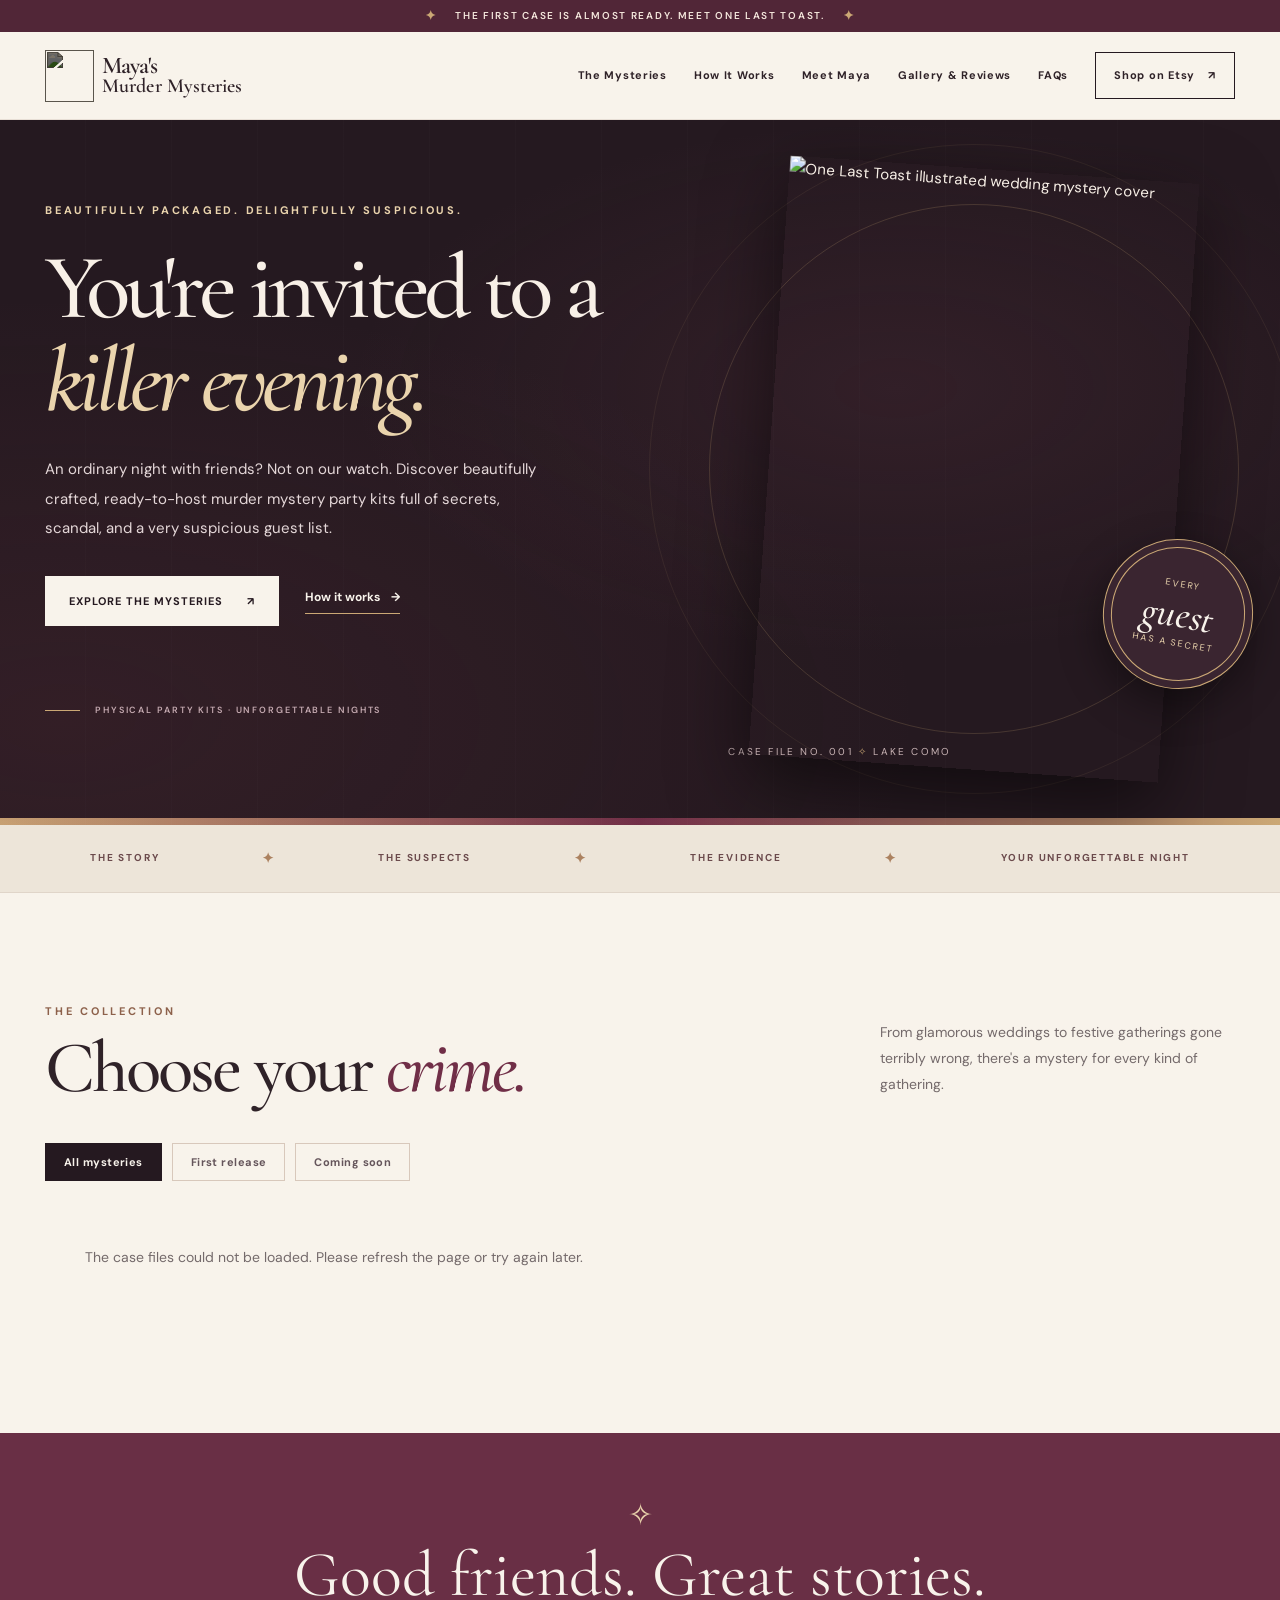
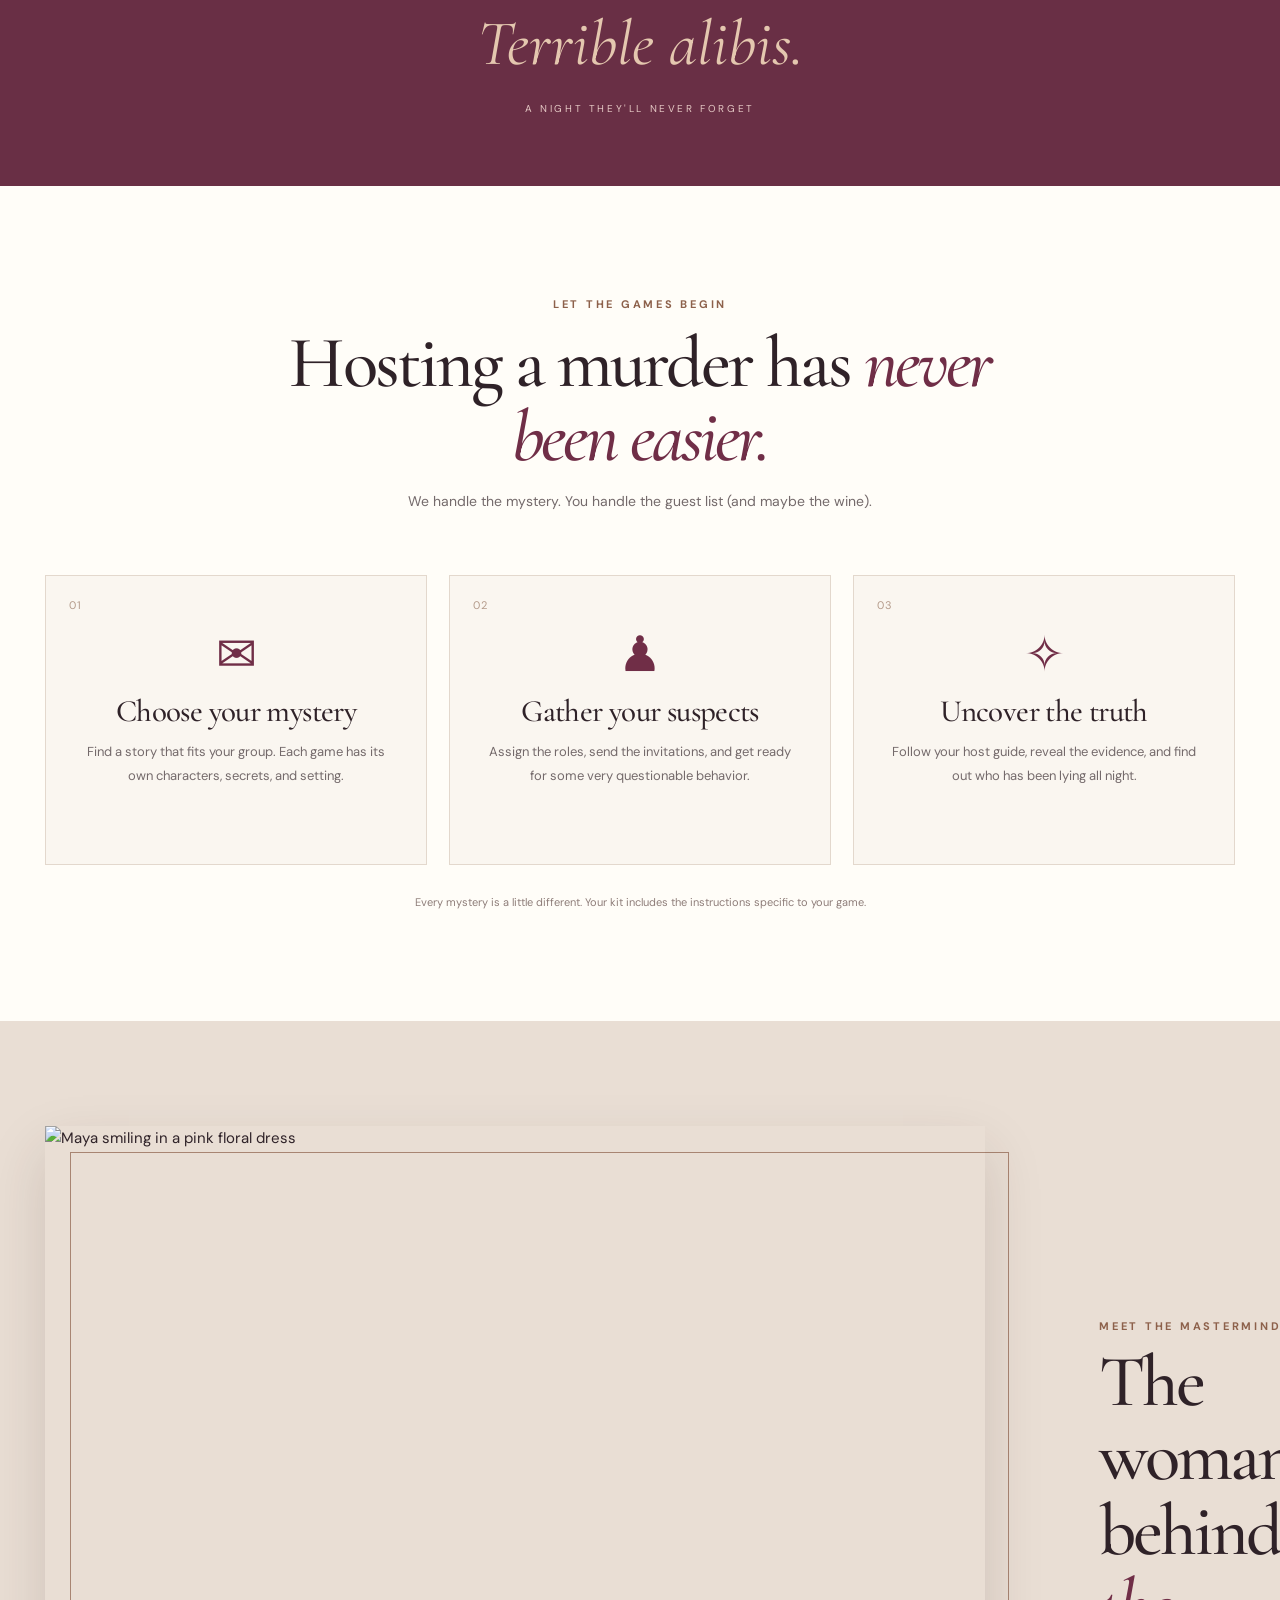
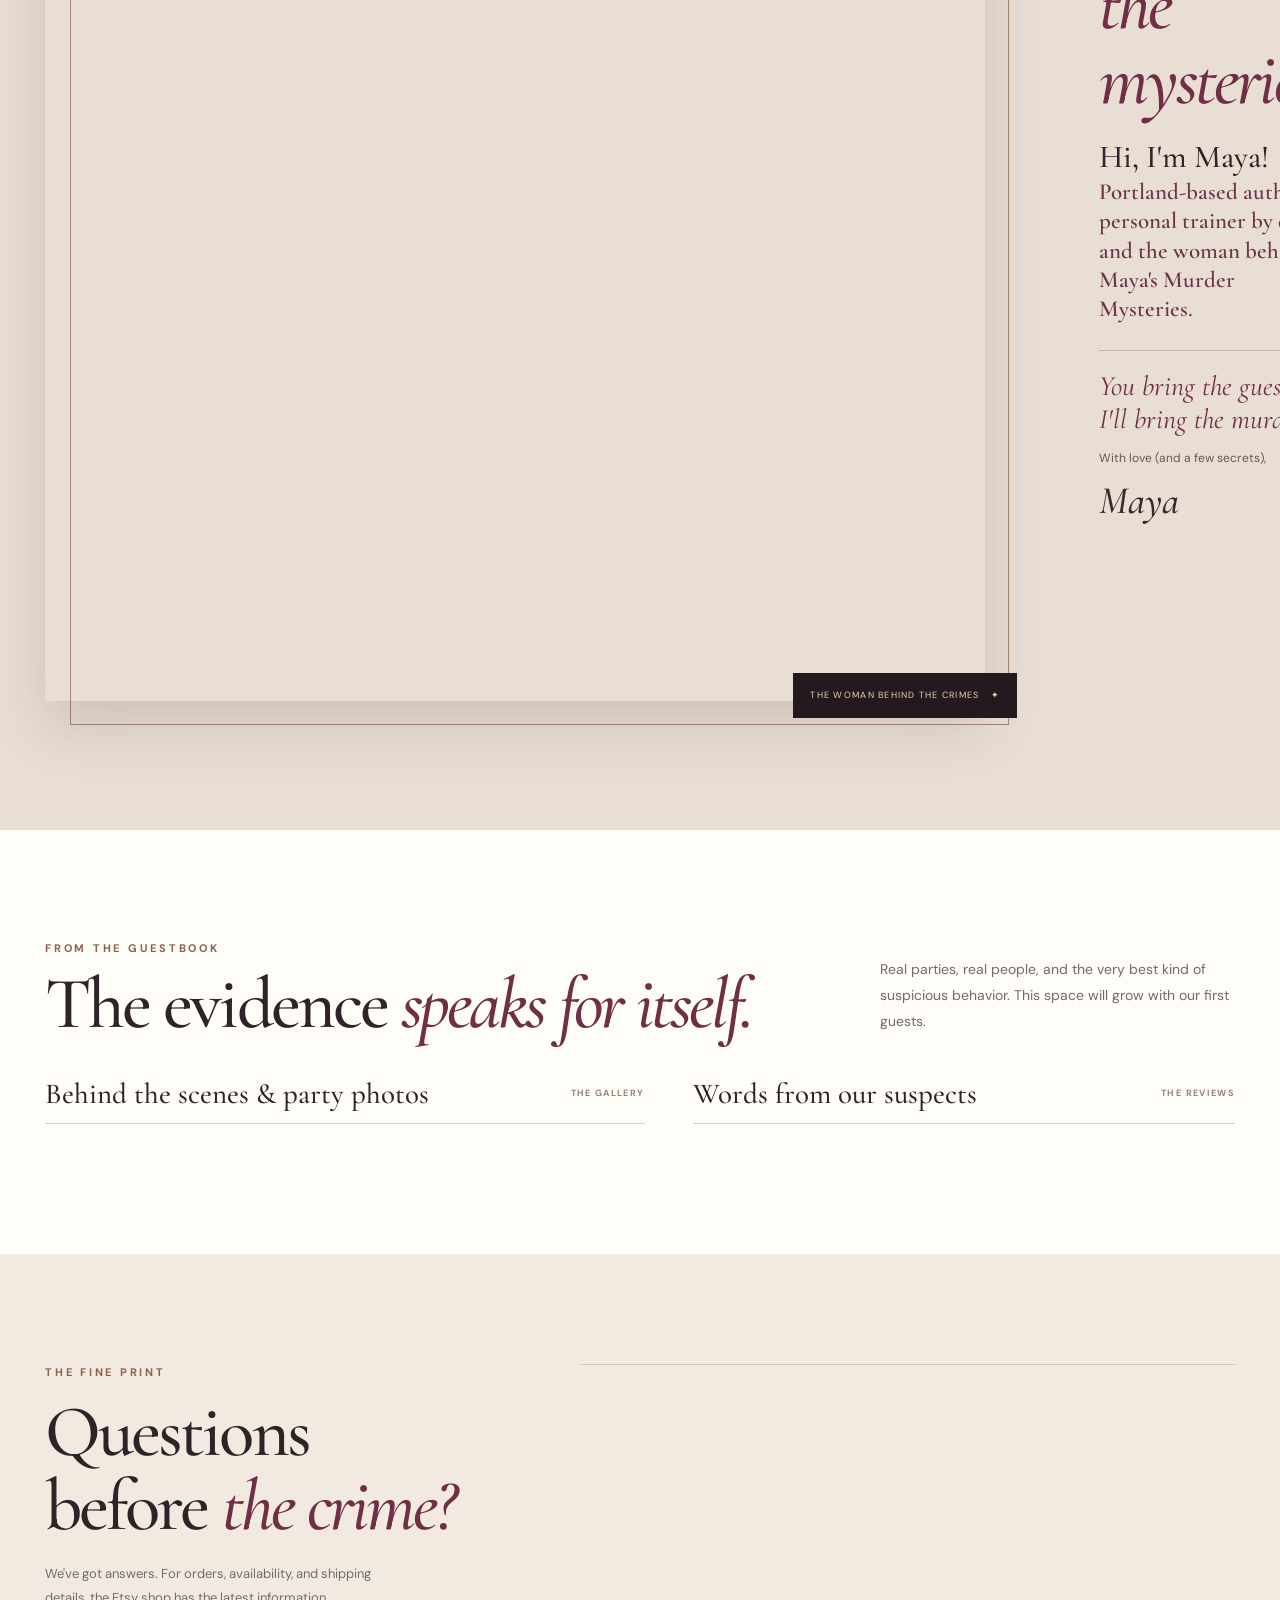
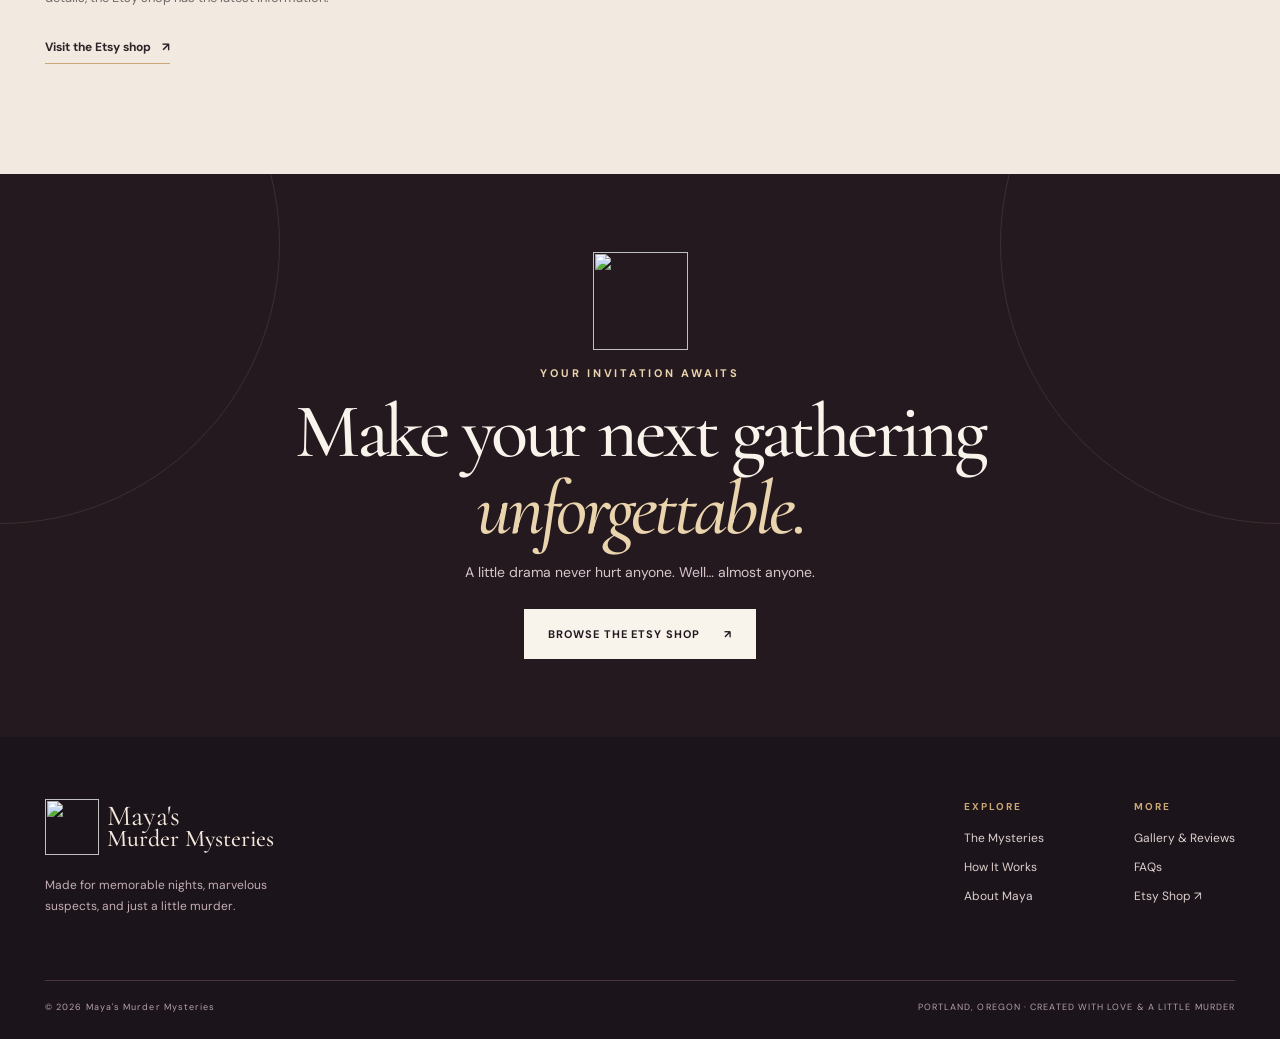
==== index.html @ 1544abaf "Add files via upload" ====
<!doctype html>
<html lang="en">
<head>
  <meta charset="utf-8">
  <meta name="viewport" content="width=device-width, initial-scale=1">
  <meta name="theme-color" content="#251920">
  <meta name="description" content="Maya's Murder Mysteries creates beautifully packaged, ready-to-host physical murder mystery party kits. Shop the mysteries on Etsy.">
  <title>Maya's Murder Mysteries | A Killer Night In</title>
  <link rel="icon" href="assets/favicon.svg" type="image/svg+xml">
  <link rel="preconnect" href="https://fonts.googleapis.com">
  <link rel="preconnect" href="https://fonts.gstatic.com" crossorigin>
  <link href="https://fonts.googleapis.com/css2?family=Cormorant+Garamond:ital,wght@0,400;0,500;0,600;0,700;1,400;1,500;1,600&family=DM+Sans:wght@400;500;600;700&display=swap" rel="stylesheet">
  <link rel="stylesheet" href="styles.css">
  <script src="app.js" defer></script>
</head>
<body>
<a class="skip-link" href="#main">Skip to content</a>
<div class="announcement"><span class="tiny-star" aria-hidden="true">✦</span><span id="announcement-text">The first case is almost ready. Meet One Last Toast.</span><span class="tiny-star" aria-hidden="true">✦</span></div>
<header class="site-header" id="top">
  <div class="header-inner container">
    <a class="brand" href="index.html" aria-label="Maya's Murder Mysteries home"><img src="assets/mmm-crest.svg" alt="" width="47" height="49"><span class="brand-wordmark">Maya's <strong>Murder Mysteries</strong></span></a>
    <button class="menu-toggle" type="button" aria-expanded="false" aria-controls="site-nav" aria-label="Open navigation"><span></span><span></span><span></span></button>
    <nav id="site-nav" class="site-nav" aria-label="Main navigation">
      <a href="#mysteries">The Mysteries</a><a href="#how-it-works">How It Works</a><a href="#about">Meet Maya</a><a href="#gallery">Gallery & Reviews</a><a href="#faq">FAQs</a>
      <a class="nav-shop" href="https://www.etsy.com/shop/MayasMurderMysteries" target="_blank" rel="noopener noreferrer" data-etsy-shop>Shop on Etsy <span aria-hidden="true">↗</span></a>
    </nav>
  </div>
</header>
<main id="main">
  <section class="hero">
    <div class="hero-texture" aria-hidden="true"></div>
    <div class="container hero-grid">
      <div class="hero-copy">
        <div class="eyebrow light" id="hero-eyebrow">BEAUTIFULLY PACKAGED. DELIGHTFULLY SUSPICIOUS.</div>
        <h1 id="hero-title">You're invited to a <em>killer evening.</em></h1>
        <p id="hero-description">An ordinary night with friends? Not on our watch. Discover beautifully crafted, ready-to-host murder mystery party kits full of secrets, scandal, and a very suspicious guest list.</p>
        <div class="hero-actions"><a class="btn btn-cream" href="#mysteries">Explore the mysteries <span aria-hidden="true">↗</span></a><a class="text-link text-link-light" href="#how-it-works">How it works <span aria-hidden="true">→</span></a></div>
        <div class="hero-footnote"><span class="gold-line"></span><span>PHYSICAL PARTY KITS · UNFORGETTABLE NIGHTS</span></div>
      </div>
      <div class="hero-visual" aria-label="One Last Toast illustrated cover">
        <div class="hero-orbit orbit-one" aria-hidden="true"></div><div class="hero-orbit orbit-two" aria-hidden="true"></div>
        <div class="hero-art-frame"><img src="assets/one-last-toast-art.svg" alt="One Last Toast illustrated wedding mystery cover" width="480" height="600"></div>
        <div class="hero-seal"><span>EVERY</span><strong>guest</strong><span>HAS A SECRET</span></div>
        <div class="hero-caption">CASE FILE NO. 001 <span aria-hidden="true">✧</span> LAKE COMO</div>
      </div>
    </div>
    <div class="hero-bottom-border" aria-hidden="true"></div>
  </section>

  <section class="intro-ribbon" aria-label="Our promise"><div class="container intro-ribbon-inner"><span>THE STORY</span><span class="ribbon-dot">✦</span><span>THE SUSPECTS</span><span class="ribbon-dot">✦</span><span>THE EVIDENCE</span><span class="ribbon-dot">✦</span><span>YOUR UNFORGETTABLE NIGHT</span></div></section>

  <section class="section section-mysteries" id="mysteries">
    <div class="container">
      <div class="section-heading section-heading-split"><div><span class="eyebrow">THE COLLECTION</span><h2>Choose your <em>crime.</em></h2></div><p>From glamorous weddings to festive gatherings gone terribly wrong, there's a mystery for every kind of gathering.</p></div>
      <div class="filter-row" role="group" aria-label="Filter mysteries"><button class="filter-btn active" data-filter="all" aria-pressed="true">All mysteries</button><button class="filter-btn" data-filter="first-release" aria-pressed="false">First release</button><button class="filter-btn" data-filter="coming-soon" aria-pressed="false">Coming soon</button></div>
      <div class="mystery-grid" id="mystery-grid"><div class="loading-note">Opening the case files…</div></div>
    </div>
  </section>

  <section class="quote-break" aria-label="Our motto"><div class="container"><div class="quote-ornament" aria-hidden="true">✧</div><p>Good friends. Great stories.<br><em>Terrible alibis.</em></p><span>A NIGHT THEY'LL NEVER FORGET</span></div></section>

  <section class="section section-how" id="how-it-works"><div class="container"><div class="section-heading centered"><span class="eyebrow">LET THE GAMES BEGIN</span><h2>Hosting a murder has <em>never been easier.</em></h2><p>We handle the mystery. You handle the guest list (and maybe the wine).</p></div>
    <div class="steps-grid"><article class="step-card"><div class="step-number">01</div><div class="step-icon" aria-hidden="true">✉</div><h3>Choose your mystery</h3><p>Find a story that fits your group. Each game has its own characters, secrets, and setting.</p></article><article class="step-card"><div class="step-number">02</div><div class="step-icon" aria-hidden="true">♟</div><h3>Gather your suspects</h3><p>Assign the roles, send the invitations, and get ready for some very questionable behavior.</p></article><article class="step-card"><div class="step-number">03</div><div class="step-icon" aria-hidden="true">✧</div><h3>Uncover the truth</h3><p>Follow your host guide, reveal the evidence, and find out who has been lying all night.</p></article></div>
    <div class="how-footnote">Every mystery is a little different. Your kit includes the instructions specific to your game.</div>
  </div></section>

  <section class="about-section" id="about"><div class="container about-grid"><div class="about-photo-wrap"><div class="photo-border"></div><img id="about-photo" src="assets/maya-portrait.jpg" alt="Maya smiling in a pink floral dress" width="940" height="1175" loading="lazy"><div class="about-photo-note">THE WOMAN BEHIND THE CRIMES <span aria-hidden="true">✦</span></div></div><div class="about-copy"><span class="eyebrow">MEET THE MASTERMIND</span><h2 id="about-heading">The woman behind <em>the mysteries.</em></h2><h3>Hi, I'm Maya!</h3><p class="about-intro" id="about-intro">Portland-based author, personal trainer by day, and the woman behind Maya's Murder Mysteries.</p><div id="about-paragraphs" class="about-paragraphs"></div><div class="about-signoff"><p id="about-signoff">You bring the guests. I'll bring the murder.</p><span>With love (and a few secrets),</span><strong>Maya</strong></div></div></div></section>

  <section class="section section-social" id="gallery"><div class="container"><div class="section-heading section-heading-split"><div><span class="eyebrow">FROM THE GUESTBOOK</span><h2>The evidence <em>speaks for itself.</em></h2></div><p>Real parties, real people, and the very best kind of suspicious behavior. This space will grow with our first guests.</p></div><div class="social-grid"><div class="gallery-column"><div class="mini-heading"><h3>Behind the scenes & party photos</h3><span>THE GALLERY</span></div><div id="gallery-grid" class="gallery-grid"></div></div><div class="reviews-column"><div class="mini-heading"><h3>Words from our suspects</h3><span>THE REVIEWS</span></div><div id="reviews-grid" class="reviews-grid"></div></div></div></div></section>

  <section class="section faq-section" id="faq"><div class="container faq-layout"><div class="faq-intro"><span class="eyebrow">THE FINE PRINT</span><h2>Questions before <em>the crime?</em></h2><p>We've got answers. For orders, availability, and shipping details, the Etsy shop has the latest information.</p><a class="text-link" data-etsy-shop href="https://www.etsy.com/shop/MayasMurderMysteries" target="_blank" rel="noopener noreferrer">Visit the Etsy shop <span aria-hidden="true">↗</span></a></div><div id="faq-list" class="faq-list"></div></div></section>

  <section class="closing-cta"><div class="container closing-inner"><img src="assets/mmm-crest.svg" alt="" width="95" height="98" loading="lazy"><span class="eyebrow light">YOUR INVITATION AWAITS</span><h2>Make your next gathering <em>unforgettable.</em></h2><p>A little drama never hurt anyone. Well… almost anyone.</p><a class="btn btn-cream" href="https://www.etsy.com/shop/MayasMurderMysteries" data-etsy-shop target="_blank" rel="noopener noreferrer">Browse the Etsy shop <span aria-hidden="true">↗</span></a></div></section>
</main>
<footer class="site-footer"><div class="container footer-main"><div class="footer-brand"><a href="index.html" class="footer-logo"><img src="assets/mmm-crest.svg" alt="" width="54" height="56"><span>Maya's <strong>Murder Mysteries</strong></span></a><p id="footer-note">Made for memorable nights, marvelous suspects, and just a little murder.</p></div><div class="footer-links"><div><span>EXPLORE</span><a href="#mysteries">The Mysteries</a><a href="#how-it-works">How It Works</a><a href="#about">About Maya</a></div><div><span>MORE</span><a href="#gallery">Gallery & Reviews</a><a href="#faq">FAQs</a><a href="https://www.etsy.com/shop/MayasMurderMysteries" data-etsy-shop target="_blank" rel="noopener noreferrer">Etsy Shop ↗</a></div></div></div><div class="container footer-bottom"><span>© <span id="copyright-year"></span> Maya's Murder Mysteries</span><span>PORTLAND, OREGON · CREATED WITH LOVE & A LITTLE MURDER</span></div></footer>
</body>
</html>
---- styles.css ----
:root{--plum:#251920;--plum-2:#37242e;--burgundy:#702e47;--burgundy-2:#8a3d58;--gold:#cba875;--gold-light:#ead4ad;--ivory:#f8f3eb;--paper:#fffdf8;--cream:#eee6dc;--rose:#e6cdd2;--ink:#2f2228;--muted:#746a6b;--line:#ddd1c5;--serif:'Cormorant Garamond',Georgia,serif;--sans:'DM Sans',Arial,sans-serif;--max:1190px}
*,*::before,*::after{box-sizing:border-box}html{scroll-behavior:smooth;scroll-padding-top:100px}body{margin:0;background:var(--ivory);color:var(--ink);font-family:var(--sans);font-size:15px;line-height:1.65;-webkit-font-smoothing:antialiased}img{max-width:100%;display:block}a{color:inherit;text-decoration:none}button{font:inherit}button,a{ -webkit-tap-highlight-color:transparent}button:focus-visible,a:focus-visible,summary:focus-visible{outline:3px solid var(--gold);outline-offset:4px}.container{width:min(calc(100% - 76px),var(--max));margin-inline:auto}.skip-link{position:absolute;z-index:200;left:10px;top:-80px;background:var(--paper);padding:10px 15px}.skip-link:focus{top:10px}.announcement{height:32px;display:flex;justify-content:center;align-items:center;gap:18px;background:#512637;color:#f4e7dc;text-align:center;font-size:10px;font-weight:600;letter-spacing:.17em;text-transform:uppercase;padding:0 12px}.tiny-star{color:var(--gold);font-size:13px}.site-header{position:relative;z-index:50;background:var(--ivory);border-bottom:1px solid #e7ded5}.header-inner{height:87px;display:flex;justify-content:space-between;align-items:center;gap:30px}.brand{display:flex;align-items:center;gap:8px;min-width:255px}.brand img{width:49px;height:52px;filter:brightness(.42) sepia(.3) saturate(1.4)}.brand-wordmark{font-family:var(--serif);font-size:24px;font-weight:600;line-height:.93;letter-spacing:-.035em}.brand-wordmark strong{display:block;font-size:20px;font-weight:600;letter-spacing:.005em}.site-nav{display:flex;align-items:center;gap:27px}.site-nav>a:not(.nav-shop){font-size:11px;font-weight:700;letter-spacing:.065em;white-space:nowrap;transition:color .2s}.site-nav>a:hover{color:var(--burgundy)}.nav-shop{display:inline-flex;gap:13px;align-items:center;justify-content:center;padding:13px 18px;border:1px solid var(--plum);font-size:11px;font-weight:700;letter-spacing:.07em;white-space:nowrap;transition:background .2s,color .2s}.nav-shop:hover{background:var(--plum);color:white}.menu-toggle{display:none;border:0;background:none;padding:9px;cursor:pointer}.menu-toggle span{display:block;width:23px;height:2px;background:var(--plum);margin:5px 0}.hero{position:relative;overflow:hidden;background:var(--plum);color:#f8f0e7}.hero-texture{position:absolute;inset:0;pointer-events:none;background:radial-gradient(ellipse at 70% 38%,#793f5228,transparent 43%),radial-gradient(ellipse at 5% 85%,#9a46551e,transparent 50%),repeating-linear-gradient(90deg,transparent 0 85px,#ffffff03 85px 86px)}.hero-grid{position:relative;display:grid;grid-template-columns:1.08fr .92fr;min-height:640px;align-items:center;gap:54px}.hero-copy{padding:82px 0 100px;position:relative;z-index:3}.eyebrow{display:block;font-size:11px;font-weight:700;letter-spacing:.25em;color:#8d614b;line-height:1.5}.eyebrow.light{color:var(--gold-light)}h1,h2,h3,p{margin-top:0}h1,h2,h3{font-family:var(--serif);font-weight:500;line-height:1.02}h1{font-size:clamp(65px,7.2vw,112px);letter-spacing:-.055em;margin:22px 0 27px;max-width:720px}h1 em,h2 em{font-weight:500;color:var(--gold-light)}.hero-copy p{max-width:500px;color:#e5d8d9;font-size:15px;line-height:1.95}.hero-actions{display:flex;gap:26px;align-items:center;margin-top:33px;flex-wrap:wrap}.btn{display:inline-flex;align-items:center;justify-content:center;gap:24px;padding:15px 23px;font-size:11px;font-weight:700;letter-spacing:.09em;text-transform:uppercase;min-height:49px;transition:transform .2s,background .2s,color .2s;border:1px solid transparent;white-space:nowrap}.btn:hover{transform:translateY(-2px)}.btn-cream{background:var(--ivory);color:var(--plum)}.btn-cream:hover{background:#ead9c2}.btn-dark{background:var(--plum);color:white}.btn-dark:hover{background:var(--burgundy)}.text-link{display:inline-flex;align-items:center;gap:11px;font-size:12px;font-weight:700;border-bottom:1px solid var(--gold);padding-bottom:5px}.text-link-light{color:var(--ivory)}.text-link:hover{color:var(--burgundy-2)}.text-link-light:hover{color:var(--gold-light)}.hero-footnote{display:flex;align-items:center;gap:15px;color:#c5aab1;font-size:9px;font-weight:600;letter-spacing:.21em;margin-top:77px}.gold-line{width:35px;height:1px;background:var(--gold)}.hero-visual{height:610px;display:flex;align-items:center;justify-content:center;position:relative}.hero-art-frame{position:relative;width:min(79%,410px);box-shadow:0 25px 75px #0008;transform:rotate(4deg);z-index:2;transition:transform .4s}.hero-art-frame:hover{transform:rotate(1deg) translateY(-5px)}.hero-art-frame img{width:100%;aspect-ratio:4/5;object-fit:cover}.hero-orbit{position:absolute;border:1px solid #cba87533;border-radius:50%;width:530px;height:530px;left:50%;top:50%;transform:translate(-50%,-50%)}.orbit-two{width:650px;height:650px;border-color:#cba87516}.hero-seal{position:absolute;right:-18px;bottom:85px;width:150px;height:150px;z-index:4;border:1px solid var(--gold);outline:1px solid var(--gold);outline-offset:-9px;border-radius:50%;background:#3a2530;display:flex;align-items:center;justify-content:center;flex-direction:column;transform:rotate(10deg);box-shadow:0 15px 40px #0006}.hero-seal span{font-size:9px;letter-spacing:.22em;color:var(--gold-light)}.hero-seal strong{font-family:var(--serif);font-size:40px;font-style:italic;font-weight:500;color:var(--ivory);line-height:1.1}.hero-caption{position:absolute;bottom:14px;left:16px;font-size:10px;letter-spacing:.22em;color:#c8b3b4}.hero-caption span{color:var(--gold)}.hero-bottom-border{height:7px;background:linear-gradient(90deg,var(--gold),var(--burgundy),var(--gold))}.intro-ribbon{background:#ede5d9;border-bottom:1px solid #e0d5c9}.intro-ribbon-inner{display:flex;align-items:center;justify-content:space-around;gap:12px;min-height:67px;font-size:10px;font-weight:700;letter-spacing:.18em;color:#6b4a4c}.ribbon-dot{color:#ac8260;font-size:14px}.section{padding:110px 0}.section-heading{margin-bottom:37px}.section-heading-split{display:flex;align-items:end;justify-content:space-between;gap:60px}.section-heading h2,.faq-intro h2,.about-copy h2{font-size:clamp(52px,5.7vw,80px);letter-spacing:-.04em;margin:11px 0 0}.section-heading h2 em,.faq-intro h2 em,.about-copy h2 em{color:var(--burgundy)}.section-heading-split>p{max-width:355px;margin:0 0 7px;color:var(--muted);font-size:14px;line-height:1.85}.filter-row{display:flex;gap:10px;flex-wrap:wrap;margin:38px 0 25px}.filter-btn{border:1px solid #d8c8bb;background:transparent;color:#65555b;padding:9px 18px;cursor:pointer;font-size:11px;font-weight:700;letter-spacing:.04em;transition:background .2s,color .2s}.filter-btn:hover,.filter-btn.active{background:var(--plum);color:var(--ivory);border-color:var(--plum)}.mystery-grid{display:grid;grid-template-columns:repeat(2,minmax(0,1fr));gap:28px}.mystery-card{display:grid;grid-template-columns:42% 58%;min-height:390px;background:#fefbf6;border:1px solid #e4d8ce;box-shadow:0 12px 35px #3b22200b;overflow:hidden;transition:transform .25s,box-shadow .25s}.mystery-card:hover{transform:translateY(-4px);box-shadow:0 17px 42px #3b222018}.mystery-card-art{overflow:hidden;background:var(--plum);position:relative}.mystery-card-art img{height:100%;width:100%;object-fit:cover;transition:transform .45s}.mystery-card:hover .mystery-card-art img{transform:scale(1.04)}.mystery-card-content{padding:37px 26px 28px;display:flex;flex-direction:column}.card-badge{display:inline-block;align-self:start;font-size:9px;font-weight:700;letter-spacing:.15em;color:#7a4a55;border:1px solid #d9c3c1;padding:6px 10px;margin-bottom:25px}.mystery-card h3{font-size:clamp(36px,3.1vw,50px);line-height:.94;letter-spacing:-.035em;margin-bottom:13px}.mystery-card-subtitle{font-family:var(--serif);font-size:19px;line-height:1.2;font-style:italic;color:#7a4658;margin-bottom:16px}.mystery-card-desc{color:var(--muted);font-size:12px;line-height:1.85;display:-webkit-box;-webkit-line-clamp:4;-webkit-box-orient:vertical;overflow:hidden}.mystery-meta{font-size:10px;letter-spacing:.06em;color:#796c6d;font-weight:700;margin-top:auto;padding-top:22px}.mystery-card-link{font-size:11px;letter-spacing:.08em;font-weight:700;border-bottom:1px solid #a98078;align-self:start;margin-top:17px;padding-bottom:4px}.loading-note,.empty-message{padding:40px;color:var(--muted);font-size:14px}.quote-break{background:#692f45;color:var(--ivory);padding:67px 0;text-align:center}.quote-break .quote-ornament{color:var(--gold-light);font-size:30px;line-height:1}.quote-break p{font-family:var(--serif);font-size:clamp(40px,5vw,66px);line-height:1.08;margin:10px 0 16px}.quote-break p em{color:#e4c7af}.quote-break span{font-size:10px;letter-spacing:.26em;color:#e5c9c5}.section-how{background:var(--paper)}.centered{text-align:center}.centered h2{max-width:800px;margin:13px auto 15px}.centered p{color:var(--muted);font-size:14px}.steps-grid{display:grid;grid-template-columns:repeat(3,1fr);gap:22px;margin-top:62px}.step-card{position:relative;padding:40px 32px 38px;border:1px solid #e3d8cd;background:#faf6f0;min-height:290px;text-align:center}.step-number{position:absolute;top:20px;left:23px;color:#b49b8b;font-size:11px;letter-spacing:.1em}.step-icon{font-family:var(--serif);font-size:49px;color:var(--burgundy);height:72px}.step-card h3{font-size:31px;letter-spacing:-.02em;margin:8px 0 13px}.step-card p{font-size:13px;color:var(--muted);line-height:1.8;margin:0}.how-footnote{text-align:center;margin-top:28px;color:#8e7d79;font-size:11px}.about-section{padding:105px 0;background:#e9ded4}.about-grid{display:grid;grid-template-columns:.88fr 1.12fr;gap:90px;align-items:center}.about-photo-wrap{position:relative;padding:0 24px 24px 0}.about-photo-wrap>img{width:100%;aspect-ratio:4/5;object-fit:cover;object-position:center 40%;position:relative;z-index:2;box-shadow:0 25px 55px #3d292227}.photo-border{position:absolute;inset:26px 0 0 25px;border:1px solid #a88572;z-index:1}.about-photo-note{position:absolute;z-index:3;bottom:7px;right:-8px;background:var(--plum);color:var(--gold-light);padding:15px 17px;font-size:9px;letter-spacing:.14em}.about-photo-note span{margin-left:8px}.about-copy{padding:10px 0}.about-copy h2{margin-bottom:24px}.about-copy h3{font-size:32px;margin-bottom:4px}.about-intro{font-family:var(--serif);font-size:23px;line-height:1.28;font-weight:600;color:#6e364a;margin-bottom:25px}.about-paragraphs p{font-size:13px;color:#584e50;line-height:1.85;margin:0 0 14px}.about-signoff{border-top:1px solid #cbb6ab;padding-top:19px;margin-top:23px}.about-signoff p{font-family:var(--serif);font-style:italic;font-size:28px;line-height:1.2;color:var(--burgundy);margin:0 0 12px}.about-signoff span{display:block;font-size:12px;color:#675659}.about-signoff strong{font-family:var(--serif);font-size:39px;font-weight:500;font-style:italic;color:#3f2631}.section-social{background:var(--paper)}.social-grid{display:grid;grid-template-columns:1.05fr .95fr;gap:48px}.mini-heading{display:flex;justify-content:space-between;align-items:center;gap:10px;border-bottom:1px solid var(--line);padding-bottom:15px;margin-bottom:20px}.mini-heading h3{font-size:29px;margin:0}.mini-heading span{font-size:9px;letter-spacing:.15em;color:#9d7e71;font-weight:700}.gallery-grid{display:grid;grid-template-columns:repeat(2,1fr);gap:13px}.gallery-image{aspect-ratio:1;object-fit:cover;width:100%}.gallery-item figcaption{font-size:11px;color:var(--muted);margin-top:8px}.gallery-item{margin:0}.gallery-empty{grid-column:1/-1;min-height:290px;display:flex;flex-direction:column;align-items:center;justify-content:center;background:linear-gradient(145deg,#e9dcd4,#f7efe7);border:1px solid #e4d7cc;text-align:center;padding:25px}.gallery-empty .empty-mark{font-family:var(--serif);font-size:65px;color:#aa7d70;line-height:1}.gallery-empty h4,.review-empty h4{font-family:var(--serif);font-weight:500;font-size:31px;line-height:1.1;margin:14px 0 8px}.gallery-empty p,.review-empty p{font-size:12px;max-width:300px;color:var(--muted);line-height:1.8}.review-empty{background:#f8f2eb;min-height:290px;border:1px solid #e4d7cc;display:flex;align-items:center;justify-content:center;flex-direction:column;padding:28px;text-align:center}.review-empty .empty-mark{font-size:30px;color:#a87d65}.review-card{background:#faf5ef;border:1px solid #e3d8cd;padding:25px;margin-bottom:12px}.review-card .review-stars{color:#ad7b52;letter-spacing:.15em}.review-card blockquote{font-family:var(--serif);font-size:25px;line-height:1.25;margin:13px 0 16px}.review-card cite{font-size:11px;color:#6b5c5d;font-style:normal}.faq-section{background:#f2eae0}.faq-layout{display:grid;grid-template-columns:.8fr 1.2fr;gap:100px}.faq-intro h2{margin:14px 0 18px}.faq-intro p{color:var(--muted);max-width:330px;font-size:13px;line-height:1.85;margin-bottom:24px}.faq-list{border-top:1px solid #d7c8ba}.faq-list details{border-bottom:1px solid #d7c8ba;padding:0 0}.faq-list summary{list-style:none;display:flex;justify-content:space-between;align-items:center;gap:16px;padding:20px 4px;cursor:pointer;font-size:13px;font-weight:700}.faq-list summary::-webkit-details-marker{display:none}.faq-list summary::after{content:'+';font-size:22px;font-family:var(--serif);color:var(--burgundy);font-weight:500}.faq-list details[open] summary::after{content:'−'}.faq-list details p{font-size:12px;color:#716365;line-height:1.9;padding:0 30px 20px 4px;margin:0}.closing-cta{background:var(--plum);color:var(--ivory);padding:78px 0;text-align:center;position:relative;overflow:hidden}.closing-cta::before,.closing-cta::after{content:'';position:absolute;border:1px solid #cba87525;border-radius:50%;width:560px;height:560px;top:-210px;left:-280px}.closing-cta::after{left:auto;right:-280px}.closing-inner{display:flex;align-items:center;flex-direction:column;position:relative;z-index:1}.closing-inner img{margin-bottom:15px}.closing-inner h2{font-size:clamp(50px,6vw,82px);line-height:1;max-width:850px;letter-spacing:-.045em;margin:13px 0}.closing-inner h2 em{color:var(--gold-light)}.closing-inner p{font-size:14px;color:#d8c6c8;margin-bottom:25px}.site-footer{background:#1b141a;color:#f3e8dd}.footer-main{display:flex;justify-content:space-between;gap:50px;padding:62px 0}.footer-logo{display:flex;align-items:center;gap:8px;font-family:var(--serif);font-size:29px;line-height:.85}.footer-logo strong{display:block;font-size:24px;font-weight:500}.footer-brand p{max-width:275px;color:#c4afb4;font-size:12px;line-height:1.8;margin:20px 0 0}.footer-links{display:flex;gap:90px}.footer-links>div{display:flex;flex-direction:column;gap:9px}.footer-links span{color:var(--gold);font-size:10px;letter-spacing:.2em;font-weight:700;margin-bottom:5px}.footer-links a{font-size:12px;color:#ddd0ce}.footer-links a:hover{color:var(--gold-light)}.footer-bottom{border-top:1px solid #49363f;display:flex;justify-content:space-between;gap:15px;padding:19px 0 24px;font-size:9px;letter-spacing:.12em;color:#b6a1a8}.detail-hero{padding:42px 0 110px;background:var(--ivory)}.back-link{display:inline-block;font-size:11px;font-weight:700;letter-spacing:.08em;margin-bottom:35px;color:#7b555d}.back-link:hover{color:var(--burgundy)}.detail-grid{display:grid;grid-template-columns:.9fr 1.1fr;gap:85px;align-items:start}.detail-image-wrap{background:var(--plum);padding:24px;box-shadow:0 15px 35px #4e34351b}.detail-image-wrap img{width:100%;aspect-ratio:4/5;object-fit:cover}.detail-copy{padding:25px 0}.detail-copy h1{font-size:clamp(60px,7vw,98px);line-height:.93;color:var(--plum);margin:18px 0}.detail-subtitle{font-family:var(--serif);font-style:italic;font-size:29px;color:var(--burgundy);line-height:1.2}.detail-description{font-size:14px;line-height:2;color:#6b5c5f;max-width:590px}.detail-facts{display:grid;grid-template-columns:repeat(2,1fr);gap:20px 25px;border-top:1px solid var(--line);border-bottom:1px solid var(--line);padding:23px 0;margin:27px 0}.detail-facts dt{font-size:9px;letter-spacing:.18em;color:#9b7c72;font-weight:700}.detail-facts dd{font-size:13px;font-weight:600;margin:6px 0 0}.detail-included{margin:35px 0}.detail-included h2{font-size:38px;margin-bottom:14px}.detail-included ul{padding-left:21px;color:#5e5154;font-size:13px;line-height:2}.detail-notice{border-left:2px solid var(--gold);padding-left:15px;font-size:11px;line-height:1.8;color:#807477;margin:22px 0}.detail-actions{display:flex;align-items:center;gap:17px;flex-wrap:wrap}.detail-lower{background:#e9ded4;text-align:center;padding:72px 0}.detail-ornament{color:#a67b5b;font-size:30px}.detail-lower h2{font-size:clamp(42px,5vw,65px);margin:10px 0 26px}.detail-lower h2 em{color:var(--burgundy)}.hidden{display:none!important}
@media(max-width:1120px){.site-nav{gap:15px}.site-nav>a:not(.nav-shop){font-size:10px}.brand{min-width:230px}.brand-wordmark{font-size:21px}.brand-wordmark strong{font-size:18px}.hero-grid{gap:20px}.hero-seal{right:0}.mystery-card{grid-template-columns:41% 59%}.mystery-card-content{padding:27px 21px}.mystery-card h3{font-size:40px}.about-grid{gap:55px}.faq-layout{gap:60px}}
@media(max-width:880px){.container{width:min(calc(100% - 40px),var(--max))}.header-inner{height:75px}.menu-toggle{display:block}.site-nav{display:none;position:absolute;top:100%;left:0;right:0;background:var(--ivory);box-shadow:0 12px 24px #25192024;padding:25px 25px 30px;flex-direction:column;align-items:stretch;gap:0}.site-nav.open{display:flex}.site-nav>a{padding:11px 0}.site-nav>a:not(.nav-shop){font-size:12px}.site-nav .nav-shop{margin-top:14px}.hero-grid{grid-template-columns:1fr 0.85fr;min-height:530px}.hero-copy{padding:80px 0}.hero-copy h1{font-size:clamp(57px,8vw,85px)}.hero-visual{height:500px}.hero-orbit{width:420px;height:420px}.orbit-two{width:520px;height:520px}.hero-seal{width:110px;height:110px;bottom:72px;right:-4px}.hero-seal strong{font-size:29px}.hero-seal span{font-size:7px}.hero-caption{font-size:8px}.mystery-grid{grid-template-columns:1fr}.mystery-card{min-height:330px;grid-template-columns:36% 64%}.mystery-card h3{font-size:49px}.about-grid{grid-template-columns:1fr 1fr;gap:38px}.about-copy h2{font-size:58px}.about-photo-wrap{align-self:start;margin-top:60px}.social-grid{gap:20px}.faq-layout{grid-template-columns:1fr 1.2fr;gap:35px}.detail-grid{gap:35px}}
@media(max-width:650px){.announcement{font-size:8px;letter-spacing:.09em;height:33px;gap:9px}.container{width:calc(100% - 34px)}.brand img{width:41px;height:43px}.brand-wordmark{font-size:21px}.brand-wordmark strong{font-size:17px}.hero-grid{display:flex;flex-direction:column;gap:0}.hero-copy{padding:75px 0 15px;text-align:center}.hero-copy h1{font-size:clamp(64px,15vw,85px);margin:17px 0 20px}.hero-copy p{font-size:13px;line-height:1.9;margin-inline:auto}.hero-actions{justify-content:center;gap:20px;margin-top:27px}.hero-footnote{justify-content:center;margin-top:33px;font-size:8px}.hero-visual{width:100%;height:450px;margin:0 0 20px}.hero-art-frame{width:65%;max-width:290px}.hero-seal{right:5%;bottom:46px}.hero-caption{left:8%;bottom:0}.hero-orbit{width:380px;height:380px}.orbit-two{width:450px;height:450px}.intro-ribbon-inner{min-height:55px;gap:8px;flex-wrap:wrap;padding:12px 0;font-size:8px;letter-spacing:.1em}.intro-ribbon-inner .ribbon-dot:nth-of-type(4),.intro-ribbon-inner span:last-child{display:none}.section{padding:75px 0}.section-heading-split{display:block}.section-heading h2,.faq-intro h2,.about-copy h2{font-size:clamp(50px,12vw,65px)}.section-heading-split>p{font-size:12px;line-height:1.8;margin-top:18px}.filter-row{margin:27px 0 18px}.filter-btn{padding:9px 12px;font-size:10px}.mystery-grid{gap:20px}.mystery-card{display:grid;grid-template-columns:42% 58%;min-height:280px}.mystery-card-content{padding:20px 15px}.mystery-card h3{font-size:clamp(31px,8vw,45px)}.card-badge{font-size:8px;padding:4px 7px;margin-bottom:16px}.mystery-card-subtitle{font-size:17px}.mystery-card-desc{font-size:11px;-webkit-line-clamp:3}.mystery-meta{font-size:9px;padding-top:10px}.mystery-card-link{font-size:10px;margin-top:10px}.quote-break{padding:53px 0}.quote-break p{font-size:43px}.steps-grid{grid-template-columns:1fr;gap:15px;margin-top:35px}.step-card{min-height:auto;padding:32px 35px 31px}.step-icon{height:62px}.step-card h3{font-size:30px}.about-section{padding:72px 0}.about-grid{display:flex;flex-direction:column;gap:35px}.about-photo-wrap{margin:0;max-width:400px;width:92%;align-self:center}.about-copy{padding:0}.about-copy h2{margin-bottom:20px}.about-intro{font-size:22px}.social-grid{grid-template-columns:1fr;gap:40px}.mini-heading h3{font-size:27px}.faq-layout{grid-template-columns:1fr;gap:25px}.faq-intro h2{margin-bottom:12px}.closing-cta{padding:67px 0}.closing-inner h2{font-size:56px}.footer-main{flex-direction:column;padding:50px 0 35px;gap:35px}.footer-links{gap:70px}.footer-bottom{flex-direction:column;gap:7px;font-size:8px}.detail-hero{padding:27px 0 70px}.detail-grid{grid-template-columns:1fr;gap:18px}.detail-image-wrap{max-width:480px;margin-inline:auto;padding:14px}.detail-copy{padding:18px 0}.detail-copy h1{font-size:68px}.detail-subtitle{font-size:26px}.detail-lower h2{font-size:44px}}
@media(max-width:370px){.mystery-card{grid-template-columns:1fr}.mystery-card-art{height:290px}.mystery-card-content{padding:24px}.hero-copy h1{font-size:58px}.hero-seal{right:0}.brand-wordmark{font-size:19px}.brand-wordmark strong{font-size:15px}}
@media(prefers-reduced-motion:reduce){html{scroll-behavior:auto}*,*::before,*::after{transition:none!important;animation:none!important}}
/* Keep the tilted cover below the introductory copy on narrow screens. */
@media(max-width:650px){.hero-visual{margin-top:95px;margin-bottom:30px}.hero-art-frame{width:62%}.hero-copy h1{font-size:clamp(56px,14vw,75px)}}
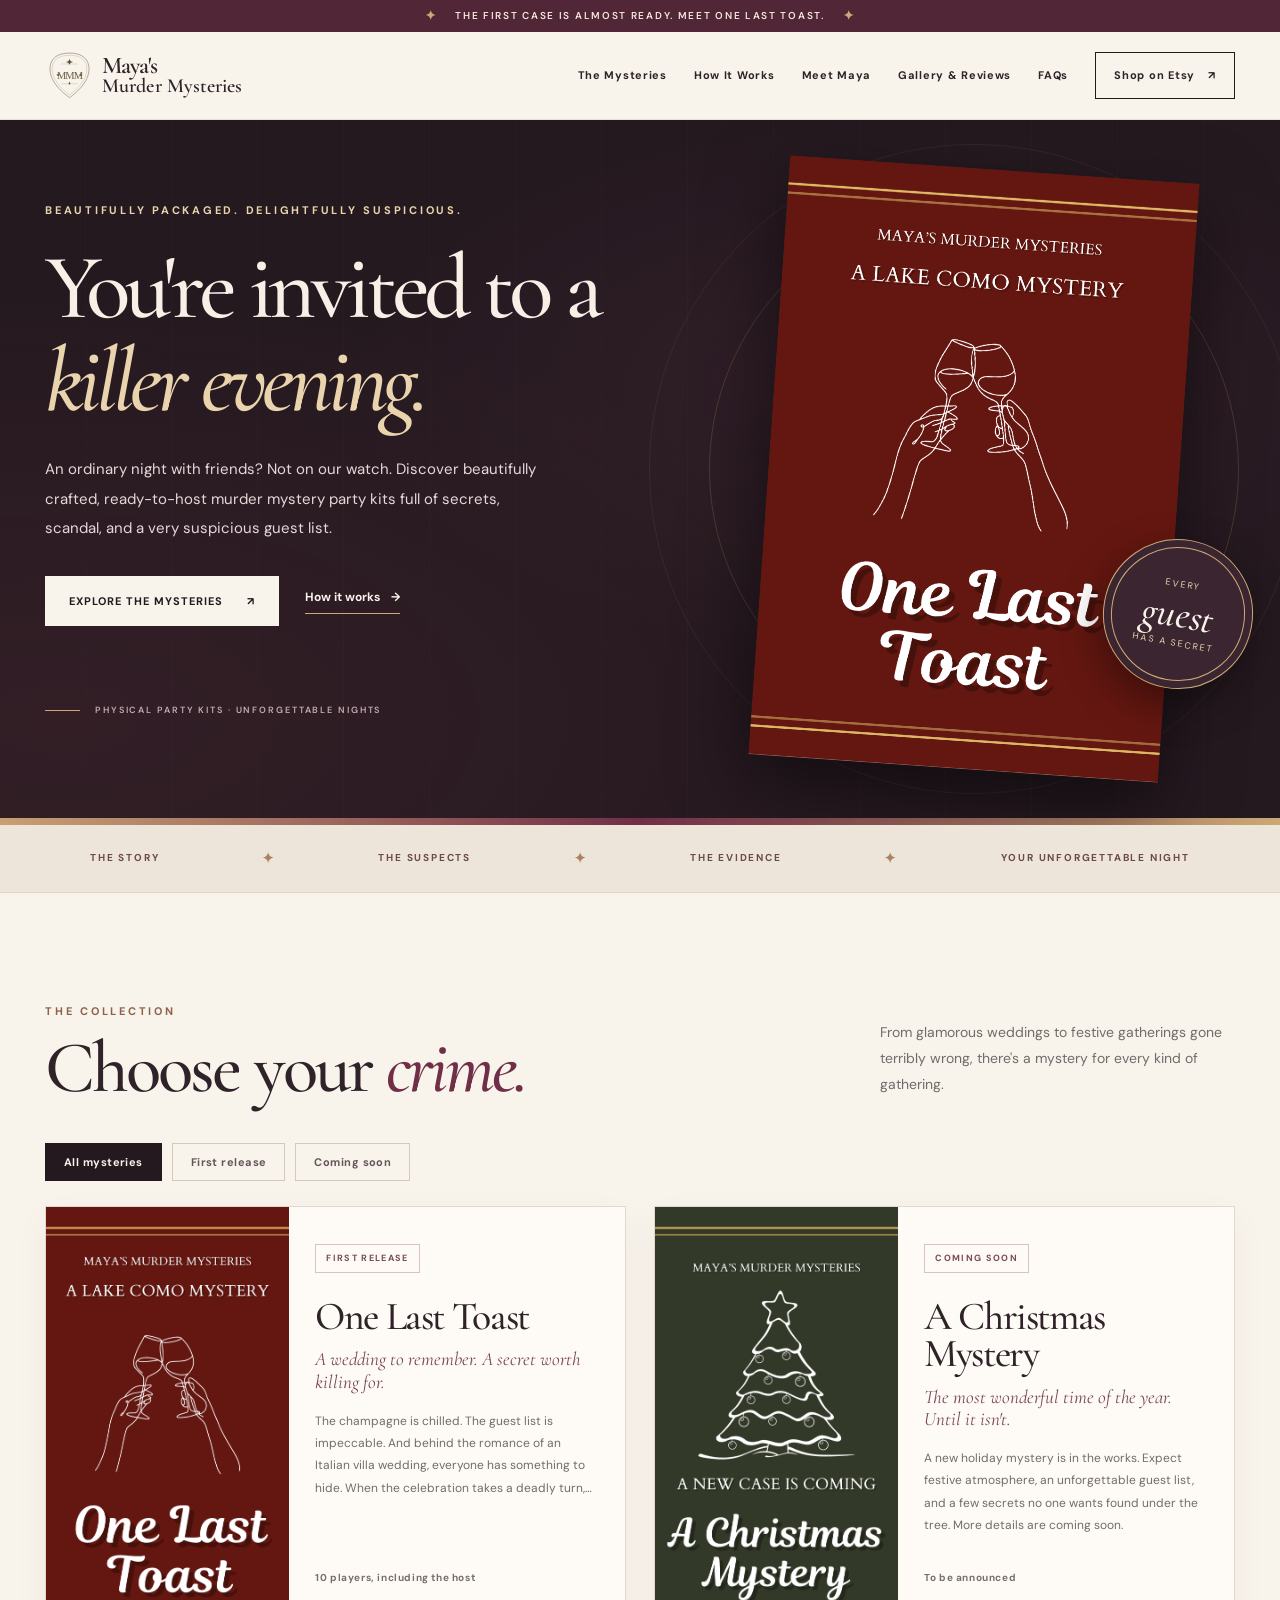
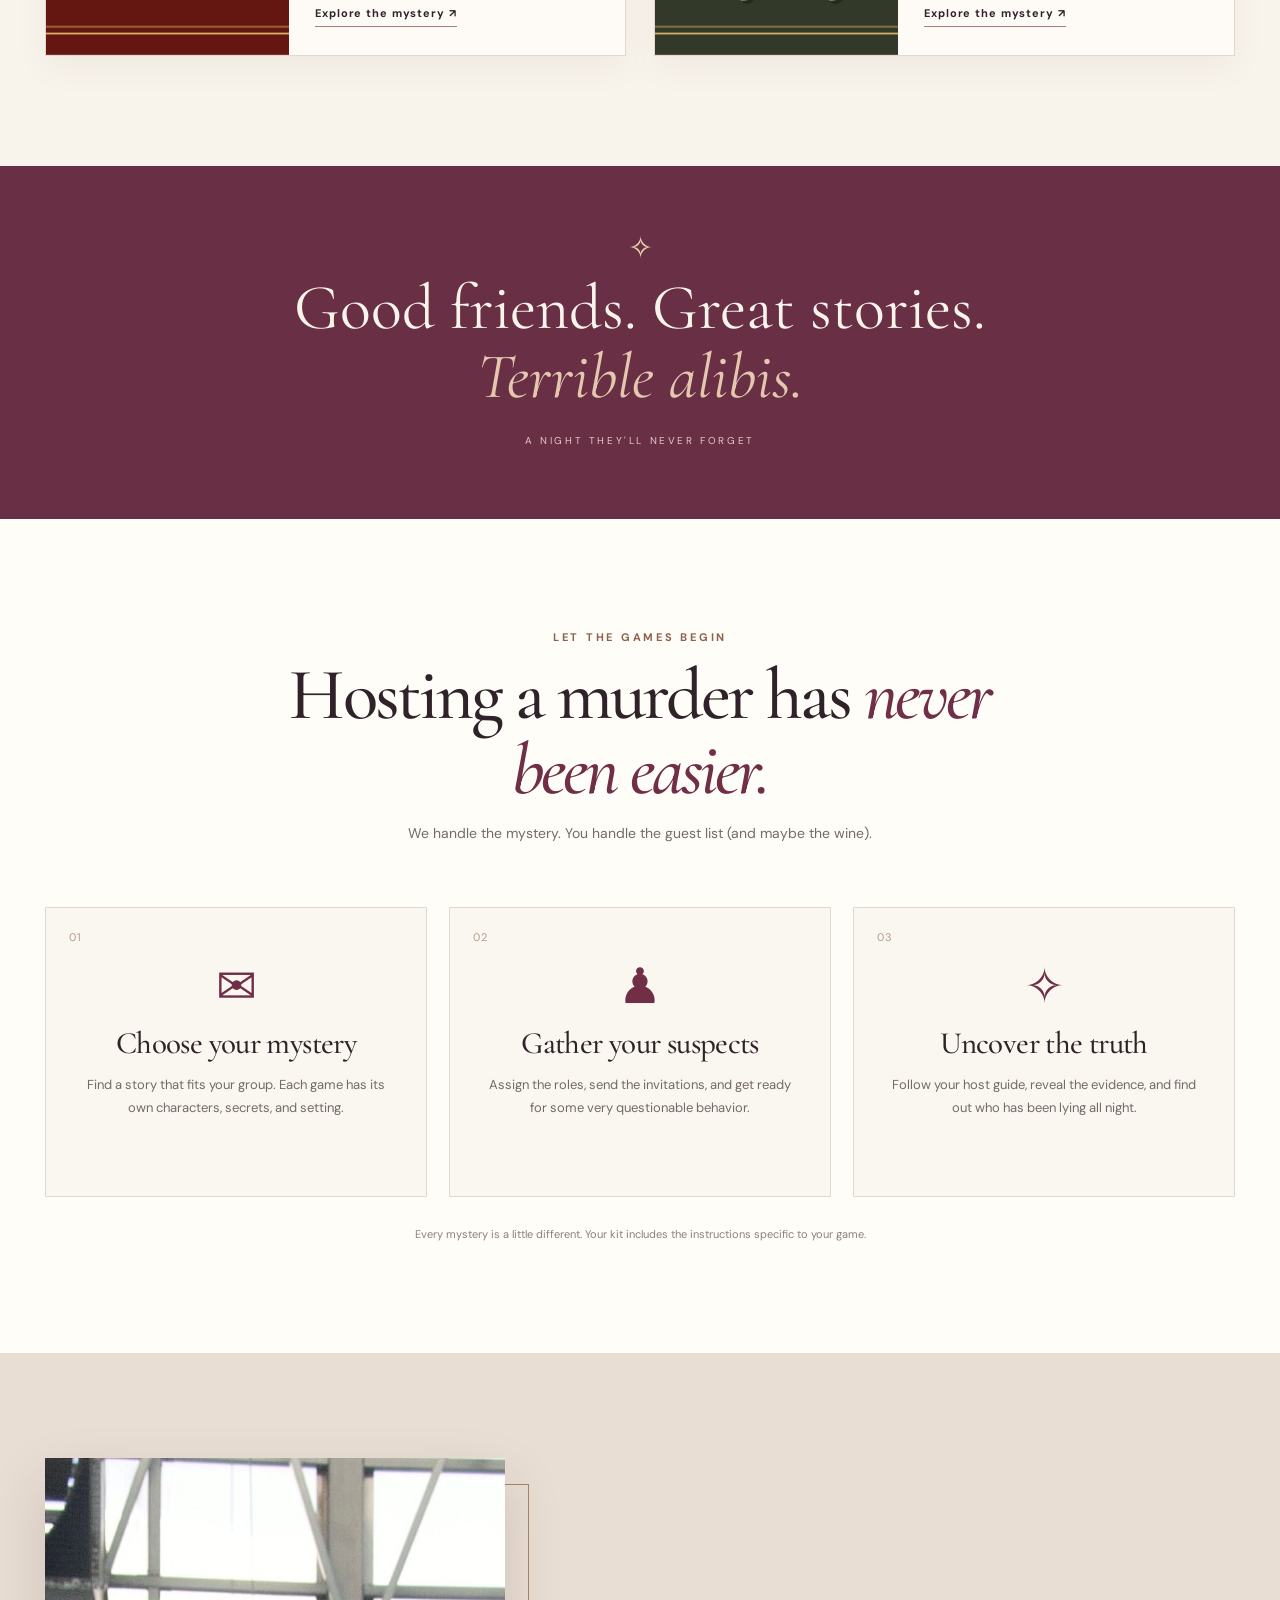
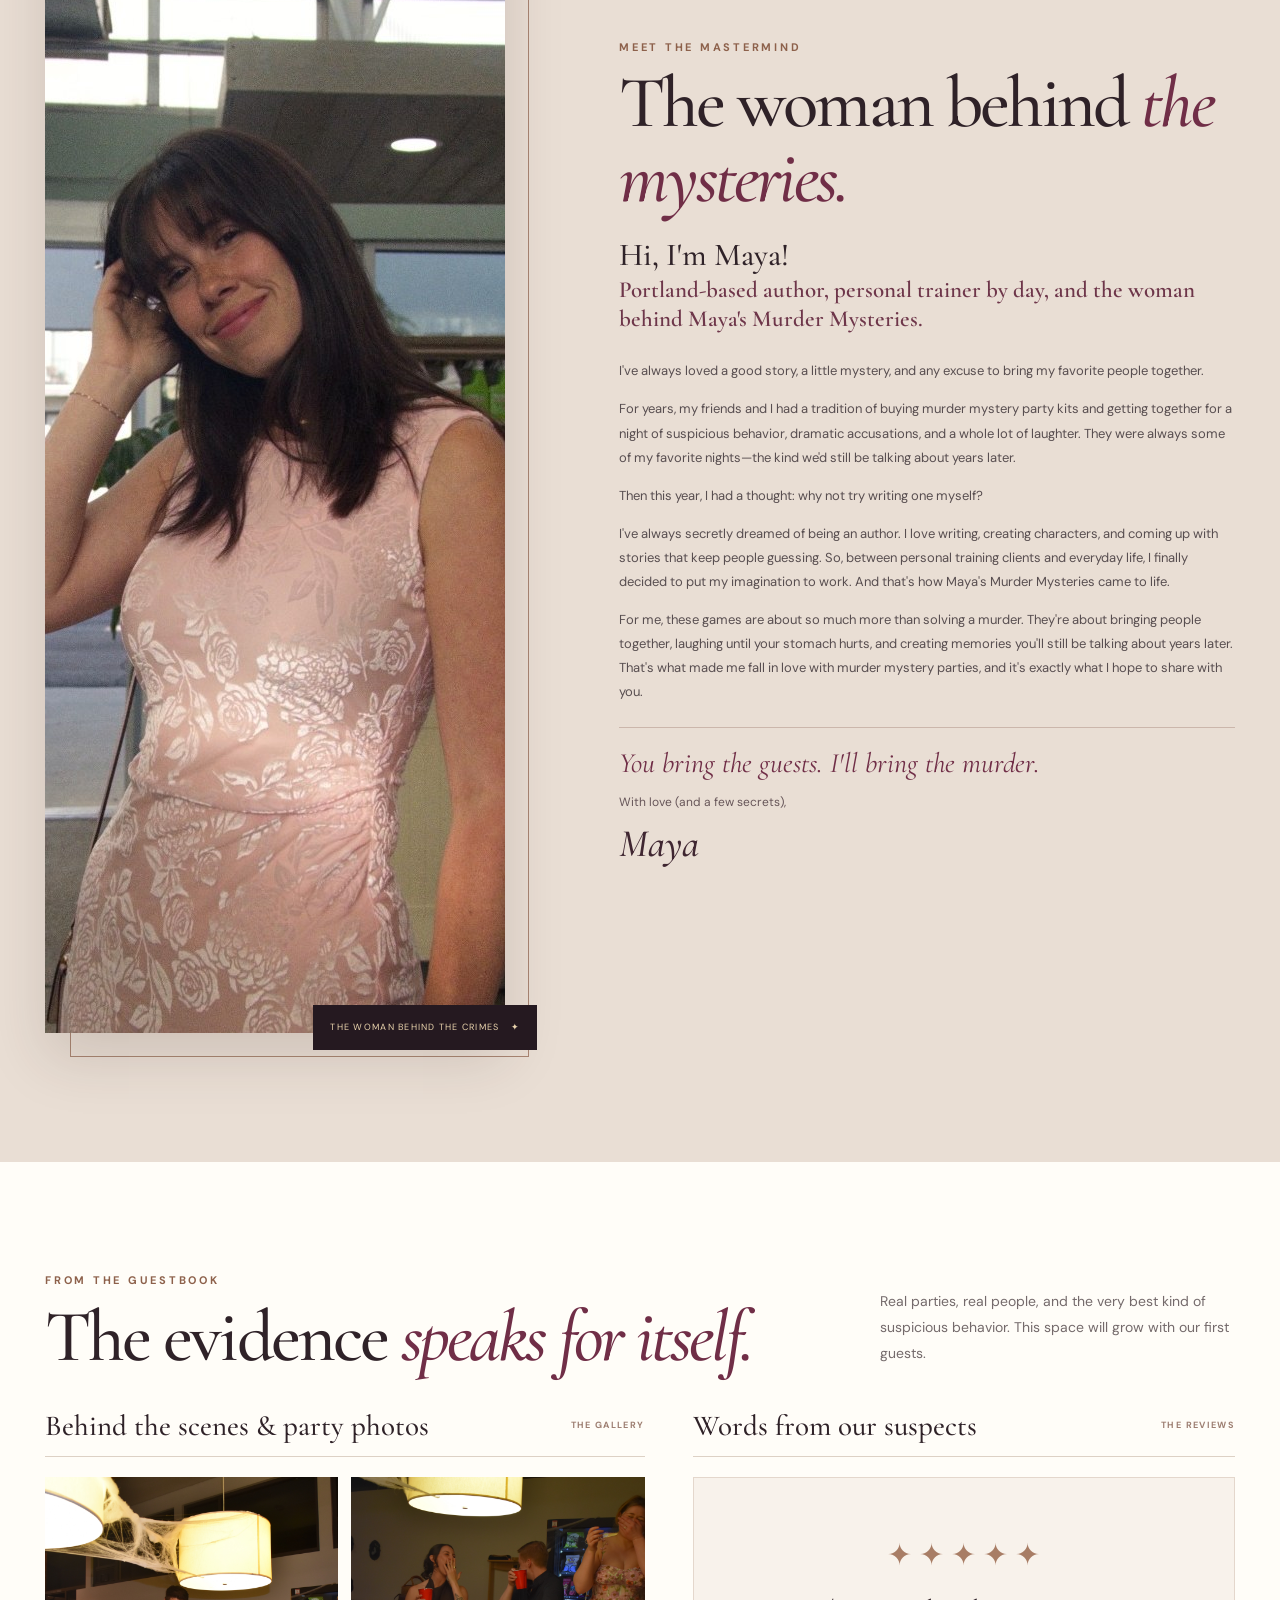
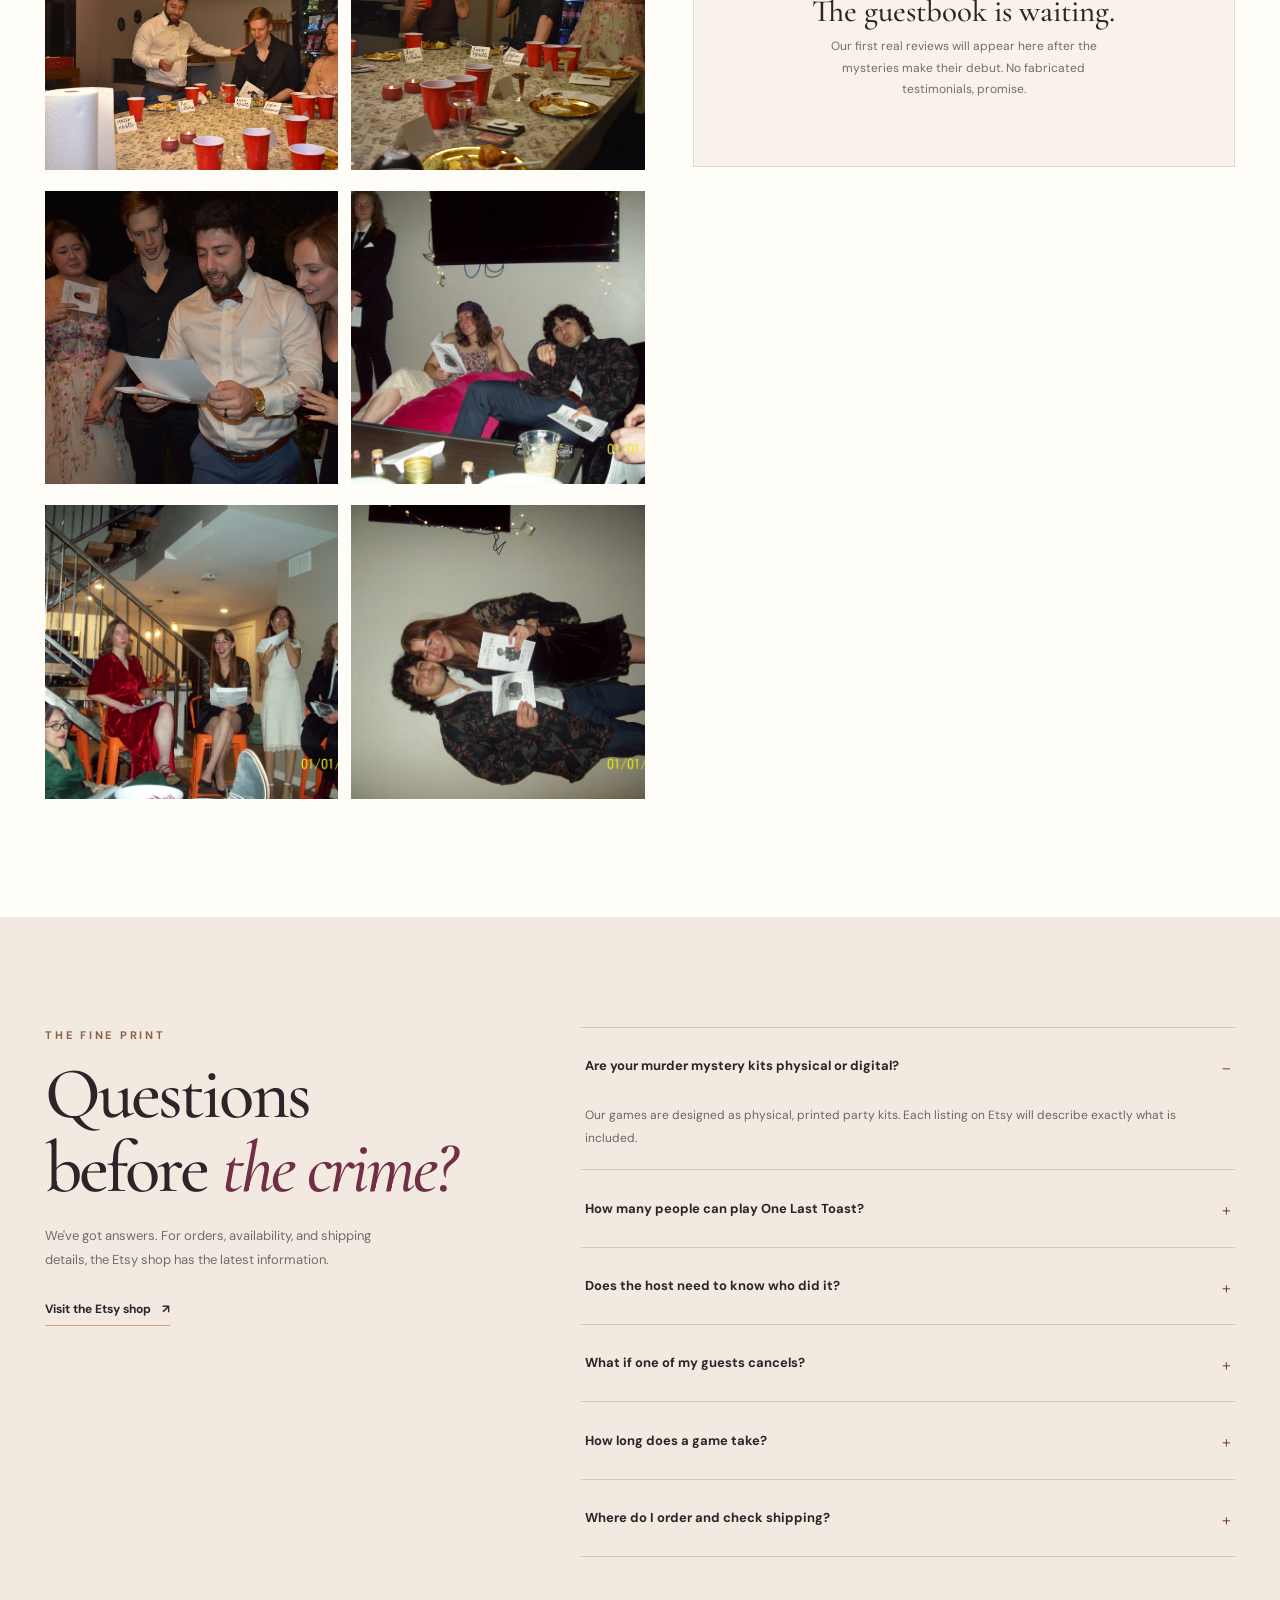
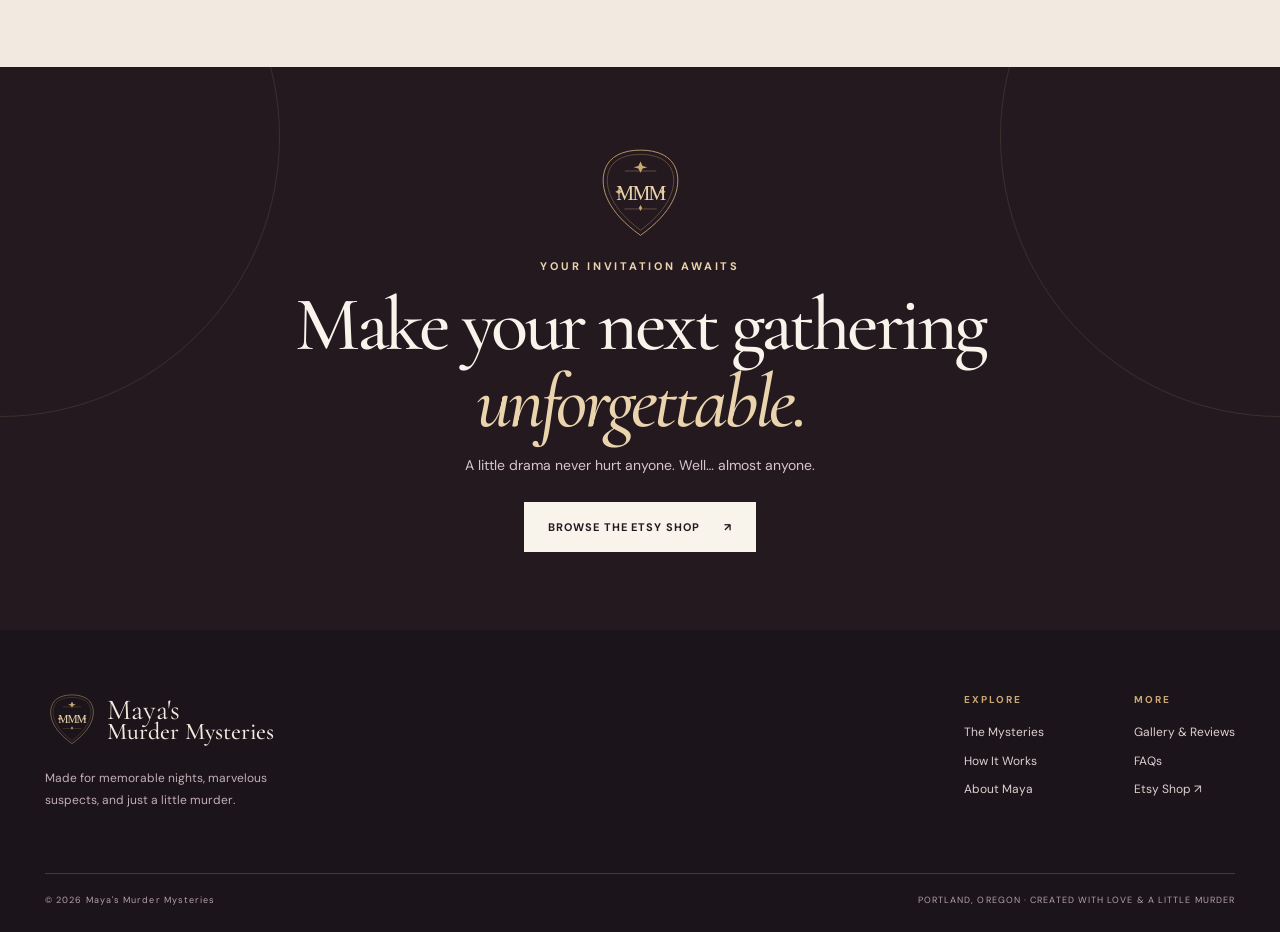
==== commit 4c956b3d: "Make homepage image editable and add per-mystery product photo galleries" ====
--- a/index.html
+++ b/index.html
@@ -37,11 +37,11 @@
         <div class="hero-actions"><a class="btn btn-cream" href="#mysteries">Explore the mysteries <span aria-hidden="true">↗</span></a><a class="text-link text-link-light" href="#how-it-works">How it works <span aria-hidden="true">→</span></a></div>
         <div class="hero-footnote"><span class="gold-line"></span><span>PHYSICAL PARTY KITS · UNFORGETTABLE NIGHTS</span></div>
       </div>
-      <div class="hero-visual" aria-label="One Last Toast illustrated cover">
+      <div class="hero-visual">
         <div class="hero-orbit orbit-one" aria-hidden="true"></div><div class="hero-orbit orbit-two" aria-hidden="true"></div>
-        <div class="hero-art-frame"><img src="assets/one-last-toast-art.svg" alt="One Last Toast illustrated wedding mystery cover" width="480" height="600"></div>
+        <div class="hero-art-frame"><img id="hero-main-image" src="assets/one-last-toast-art.svg" alt="One Last Toast mystery cover" width="480" height="600"></div>
         <div class="hero-seal"><span>EVERY</span><strong>guest</strong><span>HAS A SECRET</span></div>
-        <div class="hero-caption">CASE FILE NO. 001 <span aria-hidden="true">✧</span> LAKE COMO</div>
+        
       </div>
     </div>
     <div class="hero-bottom-border" aria-hidden="true"></div>
--- a/styles.css
+++ b/styles.css
@@ -7,3 +7,27 @@
 @media(prefers-reduced-motion:reduce){html{scroll-behavior:auto}*,*::before,*::after{transition:none!important;animation:none!important}}
 /* Keep the tilted cover below the introductory copy on narrow screens. */
 @media(max-width:650px){.hero-visual{margin-top:95px;margin-bottom:30px}.hero-art-frame{width:62%}.hero-copy h1{font-size:clamp(56px,14vw,75px)}}
+
+
+/* Editable product-photo gallery: main image, thumbnails and lightbox. */
+.product-gallery{min-width:0}
+.product-gallery-main{display:block;position:relative;width:100%;padding:0;margin:0;border:0;background:var(--plum);cursor:zoom-in;overflow:hidden}
+.product-gallery-main-image{display:block;width:100%;aspect-ratio:4/5;object-fit:contain;background:var(--plum)}
+.product-gallery-zoom{position:absolute;bottom:14px;right:14px;padding:7px 11px;background:#251920d9;color:var(--ivory);font-size:9px;font-weight:700;letter-spacing:.11em}
+.product-gallery-main:focus-visible,.product-gallery-thumb:focus-visible,.product-gallery-lightbox button:focus-visible{outline:3px solid var(--gold);outline-offset:3px}
+.product-gallery-thumbs{display:flex;gap:10px;margin-top:14px;overflow-x:auto;padding:3px 3px 12px;scrollbar-color:var(--gold) transparent}
+.product-gallery-thumb{flex:0 0 80px;width:80px;height:100px;padding:4px;border:2px solid transparent;background:#eadfd4;cursor:pointer;transition:border-color .2s,transform .2s}
+.product-gallery-thumb:hover{transform:translateY(-2px)}
+.product-gallery-thumb.is-active{border-color:var(--burgundy)}
+.product-gallery-thumb img{display:block;width:100%;height:100%;object-fit:cover}
+.product-gallery-caption{margin:8px 2px 0;font-size:12px;line-height:1.6;color:var(--muted);font-style:italic}
+.product-gallery-caption:empty,.product-gallery-lightbox-caption:empty{display:none}
+.product-gallery-lightbox{position:fixed;inset:0;max-width:min(96vw,980px);max-height:94vh;margin:auto;padding:45px 24px 22px;border:1px solid var(--gold);background:var(--plum);color:var(--ivory);box-shadow:0 25px 80px #0009;text-align:center}
+.product-gallery-lightbox::backdrop{background:#100c12e8}
+.product-gallery-lightbox-image{display:block;width:auto;max-width:100%;max-height:70vh;object-fit:contain;margin:0 auto}
+.product-gallery-lightbox-caption{margin:13px auto 0;color:var(--gold-light);font-size:13px}
+.product-gallery-close{position:absolute;right:11px;top:8px;border:0;background:transparent;color:var(--ivory);font-size:34px;line-height:1;cursor:pointer;padding:5px 12px}
+.product-gallery-lightbox-nav{display:flex;justify-content:center;align-items:center;gap:20px;margin-top:16px}
+.product-gallery-lightbox-nav button{border:1px solid #cba87570;background:transparent;color:var(--ivory);font-size:11px;padding:8px 12px;cursor:pointer}
+.product-gallery-counter{color:var(--gold-light);font-size:11px;white-space:nowrap}
+@media(max-width:650px){.product-gallery-thumb{flex-basis:67px;width:67px;height:85px}.product-gallery-lightbox{padding:48px 12px 18px}.product-gallery-lightbox-image{max-height:64vh}.product-gallery-lightbox-nav{gap:9px}}
